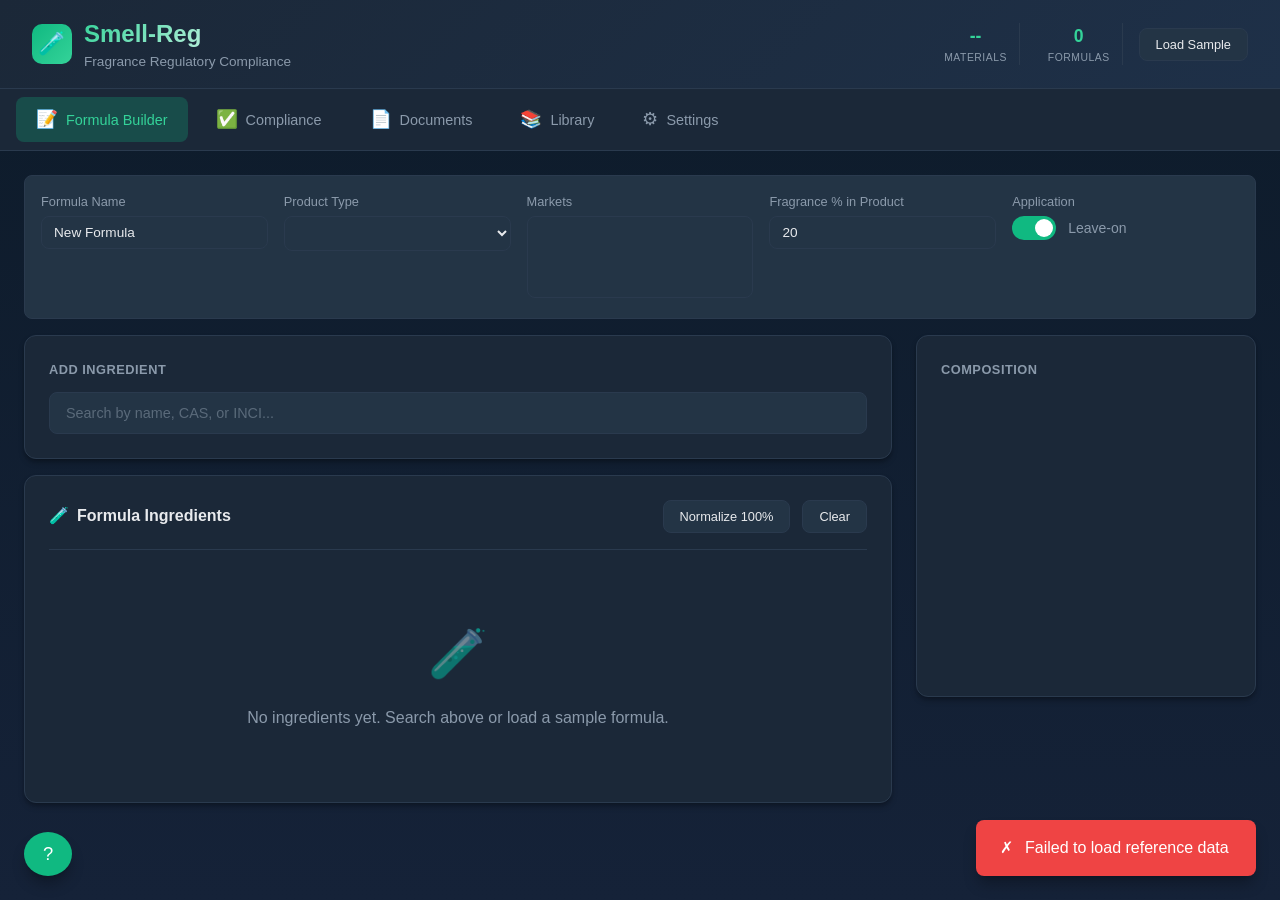
==== ui/index.html @ beffb423 "Fix broken paths, add Playwright PDF backend, vanilla JS frontend, and deployment configs - Fix hard" ====
<!DOCTYPE html>
<html lang="en">
<head>
    <meta charset="UTF-8">
    <meta name="viewport" content="width=device-width, initial-scale=1.0">
    <title>Smell-Reg - Fragrance Regulatory Compliance</title>
    <script src="https://cdn.plot.ly/plotly-2.27.0.min.js"></script>
    <style>
        :root {
            --primary: #10b981;
            --primary-dark: #059669;
            --primary-light: #34d399;
            --primary-glow: rgba(16, 185, 129, 0.25);
            --bg-dark: #0d1b2a;
            --bg-card: #1b2838;
            --bg-input: #233445;
            --bg-hover: #2a3a4e;
            --text: #e8eaed;
            --text-muted: #8b9aab;
            --text-dim: #5a6a7a;
            --success: #10b981;
            --success-bg: rgba(16, 185, 129, 0.15);
            --warning: #f59e0b;
            --warning-bg: rgba(245, 158, 11, 0.15);
            --danger: #ef4444;
            --danger-bg: rgba(239, 68, 68, 0.15);
            --info: #3b82f6;
            --info-bg: rgba(59, 130, 246, 0.15);
            --border: #2a3a4e;
            --border-light: #3a4e62;
            --shadow: 0 4px 6px -1px rgba(0,0,0,0.3), 0 2px 4px -2px rgba(0,0,0,0.2);
            --shadow-lg: 0 10px 15px -3px rgba(0,0,0,0.3), 0 4px 6px -4px rgba(0,0,0,0.2);
            --radius: 12px;
            --radius-sm: 8px;
            --transition: all 0.2s ease;
        }

        * { box-sizing: border-box; margin: 0; padding: 0; }

        body {
            font-family: 'Segoe UI', -apple-system, BlinkMacSystemFont, Roboto, sans-serif;
            background: linear-gradient(180deg, var(--bg-dark) 0%, #152238 100%);
            color: var(--text);
            min-height: 100vh;
            line-height: 1.5;
        }

        /* Header */
        header {
            background: linear-gradient(135deg, var(--bg-card), #1e3048);
            padding: 1rem 2rem;
            border-bottom: 1px solid var(--border);
            display: flex;
            justify-content: space-between;
            align-items: center;
            position: sticky;
            top: 0;
            z-index: 100;
            backdrop-filter: blur(10px);
        }

        .logo { display: flex; align-items: center; gap: 0.75rem; }
        .logo-icon {
            width: 40px; height: 40px;
            background: linear-gradient(135deg, var(--primary), var(--primary-light));
            border-radius: 10px;
            display: flex; align-items: center; justify-content: center;
            font-size: 1.4rem;
        }

        header h1 {
            font-size: 1.5rem; font-weight: 700;
            background: linear-gradient(135deg, var(--primary-light), #fff);
            -webkit-background-clip: text;
            -webkit-text-fill-color: transparent;
        }

        .header-subtitle { color: var(--text-muted); font-size: 0.85rem; }

        .header-actions { display: flex; align-items: center; gap: 1rem; }
        .header-stat {
            text-align: center;
            padding: 0 0.75rem;
            border-right: 1px solid var(--border);
        }
        .header-stat:last-child { border-right: none; }
        .header-stat-value { font-size: 1.1rem; font-weight: 700; color: var(--primary-light); }
        .header-stat-label { font-size: 0.65rem; color: var(--text-muted); text-transform: uppercase; letter-spacing: 0.5px; }

        /* Tab Navigation */
        .tabs {
            display: flex;
            background: var(--bg-card);
            padding: 0.5rem 1rem;
            gap: 0.5rem;
            border-bottom: 1px solid var(--border);
            overflow-x: auto;
        }

        .tab {
            padding: 0.75rem 1.25rem;
            background: transparent;
            border: none;
            color: var(--text-muted);
            cursor: pointer;
            font-size: 0.9rem;
            font-weight: 500;
            transition: var(--transition);
            border-radius: var(--radius-sm);
            white-space: nowrap;
            display: flex;
            align-items: center;
            gap: 0.5rem;
        }

        .tab:hover { color: var(--text); background: var(--bg-hover); }
        .tab.active { color: var(--primary-light); background: var(--primary-glow); }
        .tab-icon { font-size: 1.1rem; }

        /* Main Content */
        main { padding: 1.5rem; max-width: 1600px; margin: 0 auto; }
        .tab-content { display: none; animation: fadeIn 0.3s ease; }
        .tab-content.active { display: block; }

        @keyframes fadeIn {
            from { opacity: 0; transform: translateY(10px); }
            to { opacity: 1; transform: translateY(0); }
        }

        /* Grid */
        .grid { display: grid; gap: 1.5rem; }
        .grid-2 { grid-template-columns: repeat(2, 1fr); }
        .grid-3 { grid-template-columns: repeat(3, 1fr); }
        .grid-4 { grid-template-columns: repeat(4, 1fr); }

        @media (max-width: 1200px) { .grid-3, .grid-4 { grid-template-columns: repeat(2, 1fr); } }
        @media (max-width: 768px) {
            .grid-2, .grid-3, .grid-4 { grid-template-columns: 1fr; }
            .tabs { padding: 0.5rem; }
            main { padding: 1rem; }
            header { padding: 0.75rem 1rem; }
            .header-actions { display: none; }
        }

        /* Cards */
        .card {
            background: var(--bg-card);
            border-radius: var(--radius);
            padding: 1.5rem;
            border: 1px solid var(--border);
            box-shadow: var(--shadow);
            transition: var(--transition);
        }

        .card:hover { border-color: var(--border-light); }

        .card-header {
            display: flex;
            justify-content: space-between;
            align-items: center;
            margin-bottom: 1.25rem;
            padding-bottom: 1rem;
            border-bottom: 1px solid var(--border);
        }

        .card-title {
            font-size: 1rem; font-weight: 600;
            display: flex; align-items: center; gap: 0.5rem;
        }

        .card-title-icon { color: var(--primary-light); }

        /* Forms */
        .form-group { margin-bottom: 1.25rem; }

        label {
            display: block;
            margin-bottom: 0.5rem;
            color: var(--text-muted);
            font-size: 0.875rem;
            font-weight: 500;
        }

        input, select, textarea {
            width: 100%;
            padding: 0.75rem 1rem;
            background: var(--bg-input);
            border: 1px solid var(--border);
            border-radius: var(--radius-sm);
            color: var(--text);
            font-size: 0.9rem;
            transition: var(--transition);
            font-family: inherit;
        }

        input:focus, select:focus, textarea:focus {
            outline: none;
            border-color: var(--primary);
            box-shadow: 0 0 0 3px var(--primary-glow);
        }

        input::placeholder { color: var(--text-dim); }
        select option { background: var(--bg-card); color: var(--text); }

        /* Buttons */
        button {
            padding: 0.75rem 1.5rem;
            background: var(--primary);
            color: white;
            border: none;
            border-radius: var(--radius-sm);
            cursor: pointer;
            font-size: 0.9rem;
            font-weight: 500;
            transition: var(--transition);
            display: inline-flex;
            align-items: center;
            justify-content: center;
            gap: 0.5rem;
            font-family: inherit;
        }

        button:hover { background: var(--primary-light); transform: translateY(-1px); box-shadow: var(--shadow); }
        button:active { transform: translateY(0); }
        button:disabled { opacity: 0.5; cursor: not-allowed; transform: none; }

        button.secondary { background: var(--bg-input); border: 1px solid var(--border); color: var(--text); }
        button.secondary:hover { background: var(--bg-hover); border-color: var(--border-light); }

        button.danger-btn { background: var(--danger); }
        button.danger-btn:hover { background: #dc2626; }

        button.warning-btn { background: var(--warning); color: #000; }
        button.small { padding: 0.5rem 1rem; font-size: 0.8rem; }
        button.icon-btn { padding: 0.5rem; width: 36px; height: 36px; }
        button.full-width { width: 100%; }

        /* Badges */
        .badge {
            display: inline-flex; align-items: center;
            padding: 0.25rem 0.75rem; border-radius: 20px;
            font-size: 0.75rem; font-weight: 600;
        }
        .badge-success { background: var(--success-bg); color: var(--success); }
        .badge-warning { background: var(--warning-bg); color: var(--warning); }
        .badge-danger { background: var(--danger-bg); color: var(--danger); }
        .badge-info { background: var(--info-bg); color: var(--info); }
        .badge-primary { background: var(--primary-glow); color: var(--primary-light); }

        /* Tables */
        table { width: 100%; border-collapse: collapse; }
        th, td { padding: 0.75rem 1rem; text-align: left; border-bottom: 1px solid var(--border); }
        th {
            background: var(--bg-input);
            color: var(--text-muted); font-weight: 600; font-size: 0.8rem;
            text-transform: uppercase; letter-spacing: 0.05em;
        }
        tbody tr:hover { background: var(--bg-hover); }

        /* Autocomplete */
        .autocomplete-wrap { position: relative; }
        .autocomplete-results {
            position: absolute; top: 100%; left: 0; right: 0;
            background: var(--bg-card);
            border: 1px solid var(--border-light);
            border-radius: var(--radius-sm);
            max-height: 300px; overflow-y: auto;
            z-index: 50;
            box-shadow: var(--shadow-lg);
            display: none;
        }
        .autocomplete-results.show { display: block; }
        .autocomplete-item {
            padding: 0.75rem 1rem;
            cursor: pointer;
            transition: var(--transition);
            border-bottom: 1px solid var(--border);
        }
        .autocomplete-item:hover { background: var(--bg-hover); }
        .autocomplete-item:last-child { border-bottom: none; }
        .autocomplete-name { font-weight: 500; }
        .autocomplete-detail { font-size: 0.8rem; color: var(--text-muted); }
        .autocomplete-badges { display: flex; gap: 0.25rem; margin-top: 0.25rem; }
        .autocomplete-badges .badge { font-size: 0.65rem; padding: 0.1rem 0.5rem; }

        /* Allergen Strip */
        .allergen-strip {
            padding: 0.75rem 1.25rem;
            border-radius: var(--radius-sm);
            margin-bottom: 1rem;
            display: flex;
            align-items: center;
            gap: 0.75rem;
            flex-wrap: wrap;
        }
        .allergen-strip.clean { background: var(--success-bg); border: 1px solid rgba(16,185,129,0.3); }
        .allergen-strip.warn { background: var(--warning-bg); border: 1px solid rgba(245,158,11,0.3); }
        .allergen-strip.alert { background: var(--danger-bg); border: 1px solid rgba(239,68,68,0.3); }
        .allergen-strip-title { font-size: 0.8rem; font-weight: 600; white-space: nowrap; }
        .allergen-strip.clean .allergen-strip-title { color: var(--success); }
        .allergen-strip.warn .allergen-strip-title { color: var(--warning); }
        .allergen-strip.alert .allergen-strip-title { color: var(--danger); }
        .allergen-tag {
            display: inline-block;
            padding: 0.15rem 0.6rem;
            border-radius: 12px;
            font-size: 0.75rem;
            font-weight: 500;
        }
        .allergen-strip.alert .allergen-tag { background: rgba(239,68,68,0.2); color: #fca5a5; }
        .allergen-strip.warn .allergen-tag { background: rgba(245,158,11,0.2); color: #fcd34d; }

        /* Metrics Row */
        .metrics-row { display: flex; gap: 1rem; margin: 1rem 0; flex-wrap: wrap; }
        .metric-card {
            flex: 1; min-width: 120px;
            background: var(--bg-input);
            border: 1px solid var(--border);
            border-radius: var(--radius-sm);
            padding: 0.75rem 1rem;
            text-align: center;
        }
        .metric-value { font-size: 1.3rem; font-weight: 700; color: var(--primary-light); }
        .metric-label { font-size: 0.7rem; color: var(--text-muted); text-transform: uppercase; letter-spacing: 0.5px; margin-top: 2px; }
        .metric-card.warning .metric-value { color: var(--warning); }
        .metric-card.danger .metric-value { color: var(--danger); }
        .metric-card.success .metric-value { color: var(--success); }

        /* Compliance Status Bar */
        .compliance-bar {
            display: flex; gap: 0.75rem; padding: 0.75rem 0; margin-bottom: 1rem;
            flex-wrap: wrap;
        }
        .compliance-chip {
            display: flex; align-items: center; gap: 0.5rem;
            padding: 0.5rem 1rem;
            border-radius: 20px;
            font-size: 0.8rem; font-weight: 500;
            background: var(--bg-input);
            border: 1px solid var(--border);
        }
        .compliance-chip.pass { background: var(--success-bg); border-color: rgba(16,185,129,0.3); color: var(--success); }
        .compliance-chip.fail { background: var(--danger-bg); border-color: rgba(239,68,68,0.3); color: var(--danger); }
        .compliance-chip.warn { background: var(--warning-bg); border-color: rgba(245,158,11,0.3); color: var(--warning); }
        .compliance-chip.unknown { color: var(--text-muted); }
        .chip-dot {
            width: 8px; height: 8px; border-radius: 50%;
        }
        .compliance-chip.pass .chip-dot { background: var(--success); }
        .compliance-chip.fail .chip-dot { background: var(--danger); }
        .compliance-chip.warn .chip-dot { background: var(--warning); }
        .compliance-chip.unknown .chip-dot { background: var(--text-dim); }

        /* Violation Cards */
        .violation-card {
            padding: 1rem 1.25rem;
            border-radius: var(--radius-sm);
            margin-bottom: 0.75rem;
            border-left: 4px solid;
            cursor: pointer;
            transition: var(--transition);
        }
        .violation-card.violation {
            background: var(--danger-bg);
            border-left-color: var(--danger);
        }
        .violation-card.warning {
            background: var(--warning-bg);
            border-left-color: var(--warning);
        }
        .violation-card.compliant {
            background: var(--success-bg);
            border-left-color: var(--success);
        }
        .violation-card:hover { opacity: 0.9; }
        .violation-header {
            display: flex; justify-content: space-between; align-items: center;
            margin-bottom: 0.25rem;
        }
        .violation-title { font-weight: 600; font-size: 0.9rem; }
        .violation-details {
            font-size: 0.85rem; color: var(--text-muted);
            overflow: hidden; transition: max-height 0.3s ease;
            max-height: 0;
        }
        .violation-card.expanded .violation-details { max-height: 200px; margin-top: 0.75rem; }
        .violation-detail-row {
            display: flex; justify-content: space-between;
            padding: 0.25rem 0;
            border-bottom: 1px solid rgba(255,255,255,0.05);
        }
        .violation-detail-label { color: var(--text-muted); }
        .violation-detail-value { font-weight: 500; font-family: 'Consolas', monospace; }

        /* Document Cards */
        .doc-card {
            background: var(--bg-card);
            border: 1px solid var(--border);
            border-radius: var(--radius);
            padding: 1.5rem;
            transition: var(--transition);
        }
        .doc-card:hover { border-color: var(--primary); }
        .doc-card-icon { font-size: 2rem; margin-bottom: 0.75rem; }
        .doc-card-title { font-size: 1rem; font-weight: 600; margin-bottom: 0.25rem; }
        .doc-card-desc { font-size: 0.8rem; color: var(--text-muted); margin-bottom: 1rem; }
        .doc-card-actions { display: flex; gap: 0.5rem; }

        /* Document Preview */
        .doc-preview-overlay {
            position: fixed; inset: 0;
            background: rgba(0,0,0,0.8);
            display: none;
            align-items: center; justify-content: center;
            z-index: 1000;
            backdrop-filter: blur(4px);
        }
        .doc-preview-overlay.active { display: flex; }
        .doc-preview-frame {
            width: 90%; max-width: 900px; height: 85vh;
            background: white; border-radius: var(--radius);
            overflow: hidden;
            box-shadow: var(--shadow-lg);
        }
        .doc-preview-header {
            background: var(--bg-card);
            padding: 0.75rem 1.25rem;
            display: flex; justify-content: space-between; align-items: center;
            border-bottom: 1px solid var(--border);
        }
        .doc-preview-frame iframe { width: 100%; height: calc(100% - 52px); border: none; }

        /* Library Grid */
        .library-grid {
            display: grid;
            grid-template-columns: repeat(auto-fill, minmax(320px, 1fr));
            gap: 1rem;
        }
        .formula-card {
            background: var(--bg-card);
            border: 1px solid var(--border);
            border-radius: var(--radius);
            padding: 1.25rem;
            transition: var(--transition);
        }
        .formula-card:hover { border-color: var(--primary); transform: translateY(-2px); box-shadow: var(--shadow-lg); }
        .formula-card-top { display: flex; justify-content: space-between; align-items: start; margin-bottom: 0.75rem; }
        .formula-card-name { font-weight: 600; font-size: 1rem; }
        .formula-card-meta { font-size: 0.8rem; color: var(--text-muted); margin-bottom: 0.5rem; }
        .formula-card-tags { display: flex; gap: 0.25rem; flex-wrap: wrap; margin-bottom: 0.75rem; }
        .formula-card-actions { display: flex; gap: 0.5rem; }

        /* Version History */
        .version-list { max-height: 300px; overflow-y: auto; }
        .version-item {
            display: flex; justify-content: space-between; align-items: center;
            padding: 0.75rem 1rem;
            border-bottom: 1px solid var(--border);
        }
        .version-item:last-child { border-bottom: none; }
        .version-info { flex: 1; }
        .version-num { font-weight: 600; font-size: 0.85rem; }
        .version-date { font-size: 0.75rem; color: var(--text-muted); }
        .version-summary { font-size: 0.8rem; color: var(--text-muted); margin-top: 0.15rem; }

        /* Toggle */
        .toggle-wrap { display: flex; align-items: center; gap: 0.75rem; }
        .toggle {
            width: 44px; height: 24px;
            background: var(--border);
            border-radius: 12px;
            position: relative;
            cursor: pointer;
            transition: var(--transition);
        }
        .toggle.on { background: var(--primary); }
        .toggle::after {
            content: '';
            width: 18px; height: 18px;
            background: white;
            border-radius: 50%;
            position: absolute;
            top: 3px; left: 3px;
            transition: var(--transition);
        }
        .toggle.on::after { left: 23px; }
        .toggle-label { font-size: 0.875rem; color: var(--text-muted); font-weight: 500; }

        /* Inline-flex helpers */
        .flex-between { display: flex; justify-content: space-between; align-items: center; }
        .flex-gap { display: flex; gap: 0.75rem; align-items: center; flex-wrap: wrap; }
        .flex-col { display: flex; flex-direction: column; gap: 0.5rem; }
        .mt-1 { margin-top: 1rem; }
        .mb-1 { margin-bottom: 1rem; }
        .text-muted { color: var(--text-muted); }
        .text-sm { font-size: 0.8rem; }
        .font-mono { font-family: 'Consolas', monospace; }

        /* Ingredient row in formula builder */
        .ing-row {
            display: grid;
            grid-template-columns: 60px 1fr 100px 40px;
            gap: 0.5rem;
            align-items: center;
            padding: 0.5rem 0.75rem;
            background: var(--bg-input);
            border-radius: var(--radius-sm);
            border: 1px solid var(--border);
            margin-bottom: 0.5rem;
            transition: var(--transition);
        }
        .ing-row:hover { border-color: var(--border-light); }
        .ing-row .ing-cas { font-size: 0.8rem; color: var(--text-muted); font-family: 'Consolas', monospace; }
        .ing-row .ing-name { font-weight: 500; font-size: 0.9rem; }
        .ing-row input[type="number"] {
            padding: 0.4rem 0.5rem;
            text-align: right;
            font-family: 'Consolas', monospace;
            font-weight: 600;
        }
        .ing-remove {
            background: transparent; border: none; color: var(--text-dim);
            cursor: pointer; font-size: 1.1rem; padding: 0.25rem;
            border-radius: 4px; width: 28px; height: 28px;
            display: flex; align-items: center; justify-content: center;
        }
        .ing-remove:hover { color: var(--danger); background: var(--danger-bg); transform: none; box-shadow: none; }

        /* Sidebar config panel within formula builder */
        .config-panel {
            display: grid;
            grid-template-columns: repeat(auto-fit, minmax(180px, 1fr));
            gap: 1rem;
            padding: 1rem;
            background: var(--bg-input);
            border-radius: var(--radius-sm);
            border: 1px solid var(--border);
            margin-bottom: 1rem;
        }
        .config-panel .form-group { margin-bottom: 0; }
        .config-panel label { margin-bottom: 0.3rem; font-size: 0.8rem; }
        .config-panel input, .config-panel select { padding: 0.5rem 0.75rem; font-size: 0.85rem; }

        /* Donut chart container */
        .chart-container { width: 100%; min-height: 280px; }

        /* Loading/Spinner */
        .spinner {
            width: 36px; height: 36px;
            border: 3px solid var(--border);
            border-top-color: var(--primary);
            border-radius: 50%;
            animation: spin 1s linear infinite;
            margin: 0 auto;
        }
        @keyframes spin { to { transform: rotate(360deg); } }

        .loading-overlay {
            display: none;
            position: absolute; inset: 0;
            background: rgba(13,27,42,0.7);
            align-items: center; justify-content: center;
            border-radius: var(--radius);
            z-index: 10;
        }
        .loading-overlay.active { display: flex; }

        /* Toast */
        .toast-container {
            position: fixed; bottom: 1.5rem; right: 1.5rem;
            z-index: 1000;
            display: flex; flex-direction: column; gap: 0.75rem;
        }
        .toast {
            padding: 1rem 1.5rem;
            border-radius: var(--radius-sm);
            color: white; font-weight: 500;
            display: flex; align-items: center; gap: 0.75rem;
            animation: slideIn 0.3s ease;
            box-shadow: var(--shadow-lg);
            min-width: 280px;
        }
        .toast.success { background: var(--success); }
        .toast.error { background: var(--danger); }
        .toast.warning { background: var(--warning); color: #000; }
        .toast.info { background: var(--info); }

        @keyframes slideIn {
            from { transform: translateX(100%); opacity: 0; }
            to { transform: translateX(0); opacity: 1; }
        }

        /* Modal */
        .modal-overlay {
            position: fixed; inset: 0;
            background: rgba(0,0,0,0.7);
            display: none;
            align-items: center; justify-content: center;
            z-index: 1000;
            backdrop-filter: blur(4px);
        }
        .modal-overlay.active { display: flex; }
        .modal {
            background: var(--bg-card);
            border-radius: var(--radius);
            padding: 2rem;
            max-width: 600px; width: 90%;
            max-height: 80vh; overflow-y: auto;
            border: 1px solid var(--border);
            box-shadow: var(--shadow-lg);
            animation: modalIn 0.3s ease;
        }
        @keyframes modalIn {
            from { transform: scale(0.95); opacity: 0; }
            to { transform: scale(1); opacity: 1; }
        }
        .modal-header { display: flex; justify-content: space-between; align-items: center; margin-bottom: 1.5rem; }
        .modal-title { font-size: 1.25rem; font-weight: 600; }
        .modal-close {
            background: transparent; border: none; color: var(--text-muted);
            font-size: 1.5rem; cursor: pointer; padding: 0.25rem;
        }
        .modal-close:hover { color: var(--text); transform: none; box-shadow: none; }

        /* Keyboard shortcuts */
        kbd {
            padding: 0.15rem 0.4rem;
            background: var(--bg-dark);
            border: 1px solid var(--border);
            border-radius: 4px;
            font-size: 0.75rem;
            font-family: 'Consolas', monospace;
        }

        /* Help button */
        .help-trigger {
            position: fixed; bottom: 1.5rem; left: 1.5rem;
            width: 44px; height: 44px;
            border-radius: 50%;
            background: var(--primary);
            color: white; border: none;
            cursor: pointer;
            box-shadow: var(--shadow-lg);
            display: flex; align-items: center; justify-content: center;
            font-size: 1.15rem;
            z-index: 100;
        }
        .help-trigger:hover { background: var(--primary-light); }

        /* Scrollbar */
        ::-webkit-scrollbar { width: 8px; height: 8px; }
        ::-webkit-scrollbar-track { background: var(--bg-dark); }
        ::-webkit-scrollbar-thumb { background: var(--border); border-radius: 4px; }
        ::-webkit-scrollbar-thumb:hover { background: var(--border-light); }

        /* Empty state */
        .empty-state { text-align: center; padding: 3rem; color: var(--text-muted); }
        .empty-state-icon { font-size: 3rem; margin-bottom: 1rem; opacity: 0.5; }

        /* Section headings within tabs */
        .section-heading {
            font-size: 0.8rem; font-weight: 600;
            text-transform: uppercase; letter-spacing: 0.5px;
            color: var(--text-muted);
            margin-bottom: 0.75rem;
            display: flex; align-items: center; gap: 0.5rem;
        }

        /* Settings logo preview */
        .logo-preview {
            width: 200px; max-height: 100px;
            object-fit: contain;
            border-radius: var(--radius-sm);
            border: 1px solid var(--border);
            background: white;
            padding: 0.5rem;
        }
    </style>
</head>
<body>
    <header>
        <div class="logo">
            <div class="logo-icon">&#129514;</div>
            <div>
                <h1>Smell-Reg</h1>
                <div class="header-subtitle" id="header-company">Fragrance Regulatory Compliance</div>
            </div>
        </div>
        <div class="header-actions">
            <div class="header-stat">
                <div class="header-stat-value" id="stat-materials">--</div>
                <div class="header-stat-label">Materials</div>
            </div>
            <div class="header-stat">
                <div class="header-stat-value" id="stat-formulas">--</div>
                <div class="header-stat-label">Formulas</div>
            </div>
            <button class="secondary small" onclick="loadSampleFormula()">Load Sample</button>
        </div>
    </header>

    <nav class="tabs">
        <button class="tab active" data-tab="formula">
            <span class="tab-icon">&#128221;</span><span>Formula Builder</span>
        </button>
        <button class="tab" data-tab="compliance">
            <span class="tab-icon">&#9989;</span><span>Compliance</span>
        </button>
        <button class="tab" data-tab="documents">
            <span class="tab-icon">&#128196;</span><span>Documents</span>
        </button>
        <button class="tab" data-tab="library">
            <span class="tab-icon">&#128218;</span><span>Library</span>
        </button>
        <button class="tab" data-tab="settings">
            <span class="tab-icon">&#9881;</span><span>Settings</span>
        </button>
    </nav>

    <main>
        <!-- =================== FORMULA BUILDER TAB =================== -->
        <section id="tab-formula" class="tab-content active">
            <!-- Allergen Strip -->
            <div id="allergen-strip" class="allergen-strip clean" style="display:none;">
                <span class="allergen-strip-title" id="allergen-strip-title"></span>
                <span id="allergen-strip-tags"></span>
            </div>

            <!-- Config Panel -->
            <div class="config-panel">
                <div class="form-group">
                    <label>Formula Name</label>
                    <input type="text" id="formula-name" value="New Formula" placeholder="Formula name">
                </div>
                <div class="form-group">
                    <label>Product Type</label>
                    <select id="product-type"></select>
                </div>
                <div class="form-group">
                    <label>Markets</label>
                    <select id="markets" multiple style="min-height:68px;"></select>
                </div>
                <div class="form-group">
                    <label>Fragrance % in Product</label>
                    <input type="number" id="frag-concentration" value="20" min="0.1" max="100" step="0.1">
                </div>
                <div class="form-group">
                    <label>Application</label>
                    <div class="toggle-wrap" style="margin-top:0.25rem;">
                        <div class="toggle on" id="leave-on-toggle" onclick="toggleLeaveOn()"></div>
                        <span class="toggle-label" id="leave-on-label">Leave-on</span>
                    </div>
                </div>
            </div>

            <div class="grid grid-2" style="grid-template-columns: 1fr 340px;">
                <!-- Left: Ingredients -->
                <div>
                    <!-- Search -->
                    <div class="card mb-1">
                        <div class="section-heading">Add Ingredient</div>
                        <div class="autocomplete-wrap">
                            <input type="text" id="ingredient-search" placeholder="Search by name, CAS, or INCI..."
                                   autocomplete="off">
                            <div class="autocomplete-results" id="search-results"></div>
                        </div>
                    </div>

                    <!-- Ingredients Table -->
                    <div class="card" style="position:relative;">
                        <div class="card-header">
                            <h3 class="card-title">
                                <span class="card-title-icon">&#129514;</span>
                                Formula Ingredients
                            </h3>
                            <div class="flex-gap">
                                <button class="small secondary" onclick="normalizeFormula()">Normalize 100%</button>
                                <button class="small secondary" onclick="clearFormula()">Clear</button>
                            </div>
                        </div>
                        <div id="ingredients-list">
                            <div class="empty-state" id="ingredients-empty">
                                <div class="empty-state-icon">&#129514;</div>
                                <p>No ingredients yet. Search above or load a sample formula.</p>
                            </div>
                        </div>
                        <!-- Metrics -->
                        <div class="metrics-row" id="formula-metrics" style="display:none;">
                            <div class="metric-card" id="metric-total">
                                <div class="metric-value" id="metric-total-val">0%</div>
                                <div class="metric-label">Total</div>
                            </div>
                            <div class="metric-card">
                                <div class="metric-value" id="metric-count-val">0</div>
                                <div class="metric-label">Ingredients</div>
                            </div>
                            <div class="metric-card" id="metric-allergens">
                                <div class="metric-value" id="metric-allergen-val">0</div>
                                <div class="metric-label">Allergens</div>
                            </div>
                            <div class="metric-card" id="metric-remaining">
                                <div class="metric-value" id="metric-remaining-val">100%</div>
                                <div class="metric-label">Remaining</div>
                            </div>
                        </div>
                        <!-- Save/Export -->
                        <div class="flex-gap mt-1" id="formula-actions" style="display:none;">
                            <button class="small" onclick="saveFormula()">Save Formula</button>
                            <button class="small secondary" onclick="exportCSV()">Export CSV</button>
                        </div>
                    </div>
                </div>

                <!-- Right: Donut Chart -->
                <div>
                    <div class="card">
                        <div class="section-heading">Composition</div>
                        <div class="chart-container" id="donut-chart"></div>
                    </div>
                </div>
            </div>
        </section>

        <!-- =================== COMPLIANCE TAB =================== -->
        <section id="tab-compliance" class="tab-content">
            <!-- Status Bar -->
            <div class="compliance-bar" id="compliance-bar">
                <div class="compliance-chip unknown" id="chip-ifra">
                    <span class="chip-dot"></span> IFRA
                </div>
                <div class="compliance-chip unknown" id="chip-allergen">
                    <span class="chip-dot"></span> Allergens
                </div>
                <div class="compliance-chip unknown" id="chip-voc">
                    <span class="chip-dot"></span> VOC
                </div>
                <div class="compliance-chip unknown" id="chip-market">
                    <span class="chip-dot"></span> Market
                </div>
            </div>

            <div class="flex-gap mb-1">
                <button onclick="runFullComplianceCheck()" id="btn-compliance-check">Run Full Compliance Check</button>
                <span class="text-muted text-sm" id="compliance-timestamp"></span>
            </div>

            <div id="compliance-results">
                <div class="empty-state">
                    <div class="empty-state-icon">&#9989;</div>
                    <p>Run a compliance check to see results.</p>
                    <p class="text-sm text-muted mt-1">Make sure you have ingredients and settings configured in the Formula Builder.</p>
                </div>
            </div>

            <!-- Compliance chart -->
            <div class="card mt-1" id="compliance-chart-card" style="display:none;">
                <div class="section-heading">Compliance Overview</div>
                <div id="compliance-chart" style="min-height:300px;"></div>
            </div>
        </section>

        <!-- =================== DOCUMENTS TAB =================== -->
        <section id="tab-documents" class="tab-content">
            <div class="section-heading mb-1">Generate Regulatory Documents</div>

            <!-- Extra fields for documents -->
            <div class="config-panel mb-1">
                <div class="form-group">
                    <label>Signatory Name</label>
                    <input type="text" id="doc-signatory" value="Quality Manager" placeholder="Name">
                </div>
                <div class="form-group">
                    <label>Signatory Title</label>
                    <input type="text" id="doc-signatory-title" value="QA Manager" placeholder="Title">
                </div>
                <div class="form-group">
                    <label>Assessor (FSE)</label>
                    <input type="text" id="doc-assessor" placeholder="Assessor name">
                </div>
                <div class="form-group">
                    <label>Intended Use (FSE)</label>
                    <input type="text" id="doc-intended-use" value="Cat 4 - Fine Fragrance" placeholder="IFRA category">
                </div>
            </div>

            <div class="grid grid-4" id="doc-cards">
                <!-- IFRA Certificate -->
                <div class="doc-card">
                    <div class="doc-card-icon">&#128220;</div>
                    <div class="doc-card-title">IFRA Certificate</div>
                    <div class="doc-card-desc">Certificate of Conformity per IFRA standards</div>
                    <div class="doc-card-actions">
                        <button class="small" onclick="downloadDocument('ifra-certificate')">Download PDF</button>
                    </div>
                </div>
                <!-- Allergen Statement -->
                <div class="doc-card">
                    <div class="doc-card-icon">&#127991;</div>
                    <div class="doc-card-title">Allergen Statement</div>
                    <div class="doc-card-desc">Allergen declaration per EU/UK/CA regulations</div>
                    <div class="doc-card-actions">
                        <button class="small" onclick="downloadDocument('allergen-statement')">Download PDF</button>
                    </div>
                </div>
                <!-- VOC Statement -->
                <div class="doc-card">
                    <div class="doc-card-icon">&#127807;</div>
                    <div class="doc-card-title">VOC Statement</div>
                    <div class="doc-card-desc">VOC compliance per CARB/EPA regulations</div>
                    <div class="doc-card-actions">
                        <button class="small" onclick="downloadDocument('voc-statement')">Download PDF</button>
                    </div>
                </div>
                <!-- FSE Report -->
                <div class="doc-card">
                    <div class="doc-card-icon">&#128203;</div>
                    <div class="doc-card-title">FSE Report</div>
                    <div class="doc-card-desc">Fragrance Safety Evaluation report</div>
                    <div class="doc-card-actions">
                        <button class="small" onclick="downloadDocument('fse')">Download PDF</button>
                    </div>
                </div>
            </div>
        </section>

        <!-- =================== LIBRARY TAB =================== -->
        <section id="tab-library" class="tab-content">
            <div class="flex-between mb-1">
                <div class="section-heading" style="margin-bottom:0;">Saved Formulas</div>
                <div class="flex-gap">
                    <input type="text" id="library-search" placeholder="Search formulas..."
                           style="width:260px;" oninput="debounce(loadLibrary, 300)()">
                </div>
            </div>
            <div class="library-grid" id="library-grid">
                <div class="empty-state">
                    <div class="empty-state-icon">&#128218;</div>
                    <p>No saved formulas yet.</p>
                </div>
            </div>
        </section>

        <!-- =================== SETTINGS TAB =================== -->
        <section id="tab-settings" class="tab-content">
            <div class="card" style="max-width:700px;">
                <div class="card-header">
                    <h3 class="card-title">
                        <span class="card-title-icon">&#9881;</span>
                        Company Settings
                    </h3>
                </div>
                <div class="form-group">
                    <label>Company Name</label>
                    <input type="text" id="settings-company" placeholder="Your company name">
                </div>
                <div class="form-group">
                    <label>Address</label>
                    <textarea id="settings-address" rows="3" placeholder="Street, City, State, Zip"></textarea>
                </div>
                <div class="grid grid-2">
                    <div class="form-group">
                        <label>Phone</label>
                        <input type="text" id="settings-phone" placeholder="+1 555-0100">
                    </div>
                    <div class="form-group">
                        <label>Email</label>
                        <input type="email" id="settings-email" placeholder="info@company.com">
                    </div>
                </div>
                <div class="form-group">
                    <label>Website</label>
                    <input type="text" id="settings-website" placeholder="https://company.com">
                </div>
                <div class="form-group">
                    <label>Signatory Name</label>
                    <input type="text" id="settings-signatory-name" placeholder="Default signatory for documents">
                </div>
                <div class="form-group">
                    <label>Signatory Title</label>
                    <input type="text" id="settings-signatory-title" placeholder="QA Manager">
                </div>
                <div class="form-group">
                    <label>Company Logo</label>
                    <input type="file" id="settings-logo-input" accept="image/png,image/jpeg"
                           style="padding:0.5rem;" onchange="handleLogoUpload(event)">
                    <div id="settings-logo-preview" style="margin-top:0.75rem;"></div>
                </div>
                <div class="flex-gap mt-1">
                    <button onclick="saveSettings()">Save Settings</button>
                    <button class="secondary" onclick="loadSettings()">Reset</button>
                </div>
            </div>
        </section>
    </main>

    <!-- Document Preview Overlay -->
    <div class="doc-preview-overlay" id="doc-preview-overlay" onclick="closeDocPreview(event)">
        <div class="doc-preview-frame">
            <div class="doc-preview-header">
                <span id="doc-preview-title">Document Preview</span>
                <button class="small secondary" onclick="document.getElementById('doc-preview-overlay').classList.remove('active')">Close</button>
            </div>
            <iframe id="doc-preview-iframe"></iframe>
        </div>
    </div>

    <!-- Version History Modal -->
    <div class="modal-overlay" id="version-modal" onclick="if(event.target===this)this.classList.remove('active')">
        <div class="modal">
            <div class="modal-header">
                <span class="modal-title">Version History</span>
                <button class="modal-close" onclick="document.getElementById('version-modal').classList.remove('active')">&times;</button>
            </div>
            <div class="version-list" id="version-list"></div>
        </div>
    </div>

    <!-- Keyboard Shortcuts Modal -->
    <div class="modal-overlay" id="shortcuts-modal" onclick="if(event.target===this)this.classList.remove('active')">
        <div class="modal">
            <div class="modal-header">
                <span class="modal-title">Keyboard Shortcuts</span>
                <button class="modal-close" onclick="document.getElementById('shortcuts-modal').classList.remove('active')">&times;</button>
            </div>
            <table>
                <tr><td><kbd>Ctrl</kbd> + <kbd>1-5</kbd></td><td>Switch tabs</td></tr>
                <tr><td><kbd>Ctrl</kbd> + <kbd>S</kbd></td><td>Save formula</td></tr>
                <tr><td><kbd>Ctrl</kbd> + <kbd>K</kbd></td><td>Focus ingredient search</td></tr>
                <tr><td><kbd>Ctrl</kbd> + <kbd>Enter</kbd></td><td>Run compliance check</td></tr>
                <tr><td><kbd>Escape</kbd></td><td>Close modals</td></tr>
                <tr><td><kbd>?</kbd></td><td>Show shortcuts</td></tr>
            </table>
        </div>
    </div>

    <!-- Toast Container -->
    <div class="toast-container" id="toast-container"></div>

    <!-- Help Button -->
    <button class="help-trigger" onclick="document.getElementById('shortcuts-modal').classList.add('active')" title="Keyboard shortcuts">?</button>

<script>
// =================== STATE ===================
const state = {
    ingredients: [],
    formulaName: 'New Formula',
    productTypes: [],
    markets: [],
    settings: {},
    complianceReport: null,
    allergenDebounceTimer: null,
    libraryDebounceTimer: null,
    isLeaveOn: true,
    currentEditFormulaId: null,
};

const API = '';

// =================== INITIALIZATION ===================
document.addEventListener('DOMContentLoaded', async () => {
    setupTabs();
    setupKeyboardShortcuts();
    setupSearchAutocomplete();
    await Promise.all([
        loadReferenceData(),
        loadSettings(),
        loadLibrary(),
    ]);
    updateHeaderStats();
});

async function loadReferenceData() {
    try {
        const [ptRes, mktRes] = await Promise.all([
            fetch(`${API}/api/reference/product-types`),
            fetch(`${API}/api/reference/markets`),
        ]);
        state.productTypes = await ptRes.json();
        state.markets = await mktRes.json();
        populateSelects();
    } catch (e) {
        toast('Failed to load reference data', 'error');
    }
}

function populateSelects() {
    const ptSel = document.getElementById('product-type');
    ptSel.innerHTML = state.productTypes.map(pt =>
        `<option value="${pt.value}" ${pt.value === 'fine_fragrance' ? 'selected' : ''}>${pt.value.replace(/_/g, ' ').replace(/\b\w/g, c => c.toUpperCase())}</option>`
    ).join('');

    const mktSel = document.getElementById('markets');
    mktSel.innerHTML = state.markets.map(m =>
        `<option value="${m.value}" ${['us','eu'].includes(m.value) ? 'selected' : ''}>${m.value.toUpperCase()}</option>`
    ).join('');
}

async function updateHeaderStats() {
    try {
        const [matRes, libRes] = await Promise.all([
            fetch(`${API}/api/materials/search?q=a&limit=1`).then(r => r.json()).catch(() => []),
            fetch(`${API}/api/library/formulas`).then(r => r.json()).catch(() => []),
        ]);
        document.getElementById('stat-formulas').textContent = Array.isArray(libRes) ? libRes.length : '--';
    } catch {}
    // Materials count is approximate -- search for common letter
    document.getElementById('stat-materials').textContent = '--';
}

// =================== TABS ===================
function setupTabs() {
    document.querySelectorAll('.tab').forEach(tab => {
        tab.addEventListener('click', () => switchTab(tab.dataset.tab));
    });
}

function switchTab(name) {
    document.querySelectorAll('.tab').forEach(t => t.classList.toggle('active', t.dataset.tab === name));
    document.querySelectorAll('.tab-content').forEach(c => c.classList.toggle('active', c.id === `tab-${name}`));
    if (name === 'library') loadLibrary();
    if (name === 'compliance' && state.ingredients.length === 0) {
        // leave empty state
    }
}

// =================== KEYBOARD SHORTCUTS ===================
function setupKeyboardShortcuts() {
    document.addEventListener('keydown', e => {
        if (e.key === 'Escape') {
            document.querySelectorAll('.modal-overlay.active, .doc-preview-overlay.active').forEach(m => m.classList.remove('active'));
            document.getElementById('search-results').classList.remove('show');
            return;
        }
        if (e.key === '?' && !['INPUT','TEXTAREA','SELECT'].includes(document.activeElement.tagName)) {
            document.getElementById('shortcuts-modal').classList.add('active');
            e.preventDefault();
            return;
        }
        if (e.ctrlKey || e.metaKey) {
            const tabs = ['formula','compliance','documents','library','settings'];
            if (e.key >= '1' && e.key <= '5') {
                e.preventDefault();
                switchTab(tabs[parseInt(e.key) - 1]);
            }
            if (e.key === 's') {
                e.preventDefault();
                saveFormula();
            }
            if (e.key === 'k') {
                e.preventDefault();
                switchTab('formula');
                document.getElementById('ingredient-search').focus();
            }
            if (e.key === 'Enter') {
                e.preventDefault();
                switchTab('compliance');
                runFullComplianceCheck();
            }
        }
    });
}

// =================== TOAST ===================
function toast(message, type = 'info') {
    const container = document.getElementById('toast-container');
    const icons = { success: '\u2713', error: '\u2717', warning: '\u26A0', info: '\u2139' };
    const el = document.createElement('div');
    el.className = `toast ${type}`;
    el.innerHTML = `<span>${icons[type] || ''}</span><span>${message}</span>`;
    container.appendChild(el);
    setTimeout(() => { el.style.opacity = '0'; el.style.transform = 'translateX(100%)'; setTimeout(() => el.remove(), 300); }, 3500);
}

// =================== DEBOUNCE ===================
function debounce(fn, ms) {
    let timer;
    return function(...args) {
        clearTimeout(timer);
        timer = setTimeout(() => fn.apply(this, args), ms);
    };
}

// =================== INGREDIENT SEARCH / AUTOCOMPLETE ===================
function setupSearchAutocomplete() {
    const input = document.getElementById('ingredient-search');
    const results = document.getElementById('search-results');
    let debounceTimer;

    input.addEventListener('input', () => {
        clearTimeout(debounceTimer);
        const q = input.value.trim();
        if (q.length < 2) { results.classList.remove('show'); return; }
        debounceTimer = setTimeout(async () => {
            try {
                const res = await fetch(`${API}/api/materials/search?q=${encodeURIComponent(q)}&limit=15`);
                const materials = await res.json();
                if (!materials.length) {
                    results.innerHTML = '<div class="autocomplete-item text-muted">No results found</div>';
                } else {
                    results.innerHTML = materials.map(m => `
                        <div class="autocomplete-item" data-cas="${m.cas_number}" data-name="${m.name}">
                            <div class="autocomplete-name">${highlightMatch(m.name, q)}</div>
                            <div class="autocomplete-detail">${m.cas_number} &middot; ${m.inci_name || ''}</div>
                            <div class="autocomplete-badges">
                                ${m.allergen ? '<span class="badge badge-danger">Allergen</span>' : ''}
                                ${m.ifra_restricted ? '<span class="badge badge-warning">IFRA Restricted</span>' : ''}
                                ${(m.odor_families || []).slice(0,2).map(f => `<span class="badge badge-primary">${f}</span>`).join('')}
                            </div>
                        </div>
                    `).join('');
                }
                results.classList.add('show');
            } catch { results.classList.remove('show'); }
        }, 200);
    });

    results.addEventListener('click', e => {
        const item = e.target.closest('.autocomplete-item');
        if (!item || !item.dataset.cas) return;
        addIngredient(item.dataset.cas, item.dataset.name);
        input.value = '';
        results.classList.remove('show');
    });

    document.addEventListener('click', e => {
        if (!e.target.closest('.autocomplete-wrap')) results.classList.remove('show');
    });
}

function highlightMatch(text, query) {
    const idx = text.toLowerCase().indexOf(query.toLowerCase());
    if (idx === -1) return text;
    return text.slice(0, idx) + '<strong>' + text.slice(idx, idx + query.length) + '</strong>' + text.slice(idx + query.length);
}

// =================== INGREDIENTS MANAGEMENT ===================
function addIngredient(cas, name, pct = 1.0) {
    if (state.ingredients.find(i => i.cas_number === cas)) {
        toast('Ingredient already in formula', 'warning');
        return;
    }
    state.ingredients.push({ cas_number: cas, name: name, percentage: pct });
    renderIngredients();
    scheduleAllergenCheck();
    toast(`Added ${name}`, 'success');
}

function removeIngredient(cas) {
    state.ingredients = state.ingredients.filter(i => i.cas_number !== cas);
    renderIngredients();
    scheduleAllergenCheck();
}

function updateIngredientPct(cas, value) {
    const ing = state.ingredients.find(i => i.cas_number === cas);
    if (ing) {
        ing.percentage = Math.max(0, Math.min(100, parseFloat(value) || 0));
    }
    updateMetrics();
    updateDonutChart();
    scheduleAllergenCheck();
}

function renderIngredients() {
    const list = document.getElementById('ingredients-list');
    const empty = document.getElementById('ingredients-empty');
    const metrics = document.getElementById('formula-metrics');
    const actions = document.getElementById('formula-actions');

    if (!state.ingredients.length) {
        list.innerHTML = '';
        list.appendChild(empty.cloneNode ? createEmptyState() : empty);
        if (empty.parentNode !== list) list.appendChild(createEmptyState());
        metrics.style.display = 'none';
        actions.style.display = 'none';
        updateDonutChart();
        return;
    }

    list.innerHTML = state.ingredients.map(ing => `
        <div class="ing-row" data-cas="${ing.cas_number}">
            <span class="ing-cas">${ing.cas_number}</span>
            <span class="ing-name">${ing.name}</span>
            <input type="number" value="${ing.percentage}" min="0" max="100" step="0.01"
                   onchange="updateIngredientPct('${ing.cas_number}', this.value)"
                   oninput="updateIngredientPct('${ing.cas_number}', this.value)">
            <button class="ing-remove" onclick="removeIngredient('${ing.cas_number}')" title="Remove">&times;</button>
        </div>
    `).join('');

    metrics.style.display = 'flex';
    actions.style.display = 'flex';
    updateMetrics();
    updateDonutChart();
}

function createEmptyState() {
    const div = document.createElement('div');
    div.className = 'empty-state';
    div.id = 'ingredients-empty';
    div.innerHTML = '<div class="empty-state-icon">&#129514;</div><p>No ingredients yet. Search above or load a sample formula.</p>';
    return div;
}

function updateMetrics() {
    const total = state.ingredients.reduce((s, i) => s + i.percentage, 0);
    const count = state.ingredients.length;
    const remaining = 100 - total;

    const totalEl = document.getElementById('metric-total');
    document.getElementById('metric-total-val').textContent = total.toFixed(1) + '%';
    totalEl.className = 'metric-card' + (Math.abs(total - 100) <= 0.5 ? ' success' : total > 100 ? ' danger' : ' warning');

    document.getElementById('metric-count-val').textContent = count;
    document.getElementById('metric-remaining-val').textContent = remaining.toFixed(1) + '%';

    const remEl = document.getElementById('metric-remaining');
    remEl.className = 'metric-card' + (Math.abs(remaining) <= 0.5 ? ' success' : '');
}

function normalizeFormula() {
    const total = state.ingredients.reduce((s, i) => s + i.percentage, 0);
    if (total <= 0) { toast('No ingredients to normalize', 'warning'); return; }
    const factor = 100 / total;
    state.ingredients.forEach(i => i.percentage = Math.round(i.percentage * factor * 100) / 100);
    renderIngredients();
    scheduleAllergenCheck();
    toast('Normalized to 100%', 'success');
}

function clearFormula() {
    state.ingredients = [];
    state.currentEditFormulaId = null;
    document.getElementById('formula-name').value = 'New Formula';
    renderIngredients();
    updateAllergenStrip({ allergens: [], requiring_disclosure: [], count: 0 });
    toast('Formula cleared', 'info');
}

function loadSampleFormula() {
    state.ingredients = [
        { cas_number: '115-95-7', name: 'Linalyl Acetate', percentage: 20.0 },
        { cas_number: '78-70-6', name: 'Linalool', percentage: 15.0 },
        { cas_number: '106-22-9', name: 'Citronellol', percentage: 10.0 },
        { cas_number: '106-24-1', name: 'Geraniol', percentage: 8.0 },
        { cas_number: '101-86-0', name: 'Hexyl Cinnamal', percentage: 5.0 },
        { cas_number: '121-33-5', name: 'Vanillin', percentage: 3.0 },
        { cas_number: '8008-56-8', name: 'Lemon Oil', percentage: 5.0 },
        { cas_number: '8008-57-9', name: 'Orange Oil Sweet', percentage: 4.0 },
    ];
    document.getElementById('formula-name').value = 'Sample Citrus Floral';
    renderIngredients();
    scheduleAllergenCheck();
    toast('Sample formula loaded', 'success');
}

// =================== DONUT CHART ===================
function updateDonutChart() {
    const container = document.getElementById('donut-chart');
    if (!state.ingredients.length) {
        Plotly.purge(container);
        container.innerHTML = '<div class="empty-state"><div class="empty-state-icon">&#127856;</div><p class="text-sm text-muted">Add ingredients to see composition</p></div>';
        return;
    }
    container.innerHTML = '';
    const sorted = [...state.ingredients].sort((a, b) => b.percentage - a.percentage);
    const total = sorted.reduce((s, i) => s + i.percentage, 0);
    const remaining = Math.max(0, 100 - total);

    const labels = sorted.map(i => i.name);
    const values = sorted.map(i => i.percentage);
    if (remaining > 0.01) { labels.push('Remaining'); values.push(remaining); }

    const colors = [
        '#10b981','#3b82f6','#f59e0b','#ef4444','#8b5cf6','#ec4899',
        '#06b6d4','#84cc16','#f97316','#6366f1','#14b8a6','#e11d48',
        '#a855f7','#eab308','#22d3ee','#f43f5e'
    ];
    if (remaining > 0.01) colors.push('#334155');

    Plotly.newPlot(container, [{
        type: 'pie',
        hole: 0.5,
        labels: labels,
        values: values,
        marker: { colors: colors.slice(0, values.length) },
        textinfo: 'percent',
        textposition: 'outside',
        textfont: { color: '#8b9aab', size: 11 },
        hovertemplate: '<b>%{label}</b><br>%{value:.2f}%<extra></extra>',
    }], {
        paper_bgcolor: 'transparent',
        plot_bgcolor: 'transparent',
        margin: { t: 10, b: 10, l: 10, r: 10 },
        showlegend: false,
        height: 280,
        font: { color: '#8b9aab' },
    }, { responsive: true, displayModeBar: false });
}

// =================== ALLERGEN LIVE CHECK ===================
function scheduleAllergenCheck() {
    clearTimeout(state.allergenDebounceTimer);
    state.allergenDebounceTimer = setTimeout(runAllergenCheck, 500);
}

async function runAllergenCheck() {
    const valid = state.ingredients.filter(i => i.cas_number && i.percentage > 0);
    if (!valid.length) {
        updateAllergenStrip({ allergens: [], requiring_disclosure: [], count: 0 });
        return;
    }

    try {
        const selectedMarkets = getSelectedMarkets();
        const res = await fetch(`${API}/api/compliance/allergens`, {
            method: 'POST',
            headers: { 'Content-Type': 'application/json' },
            body: JSON.stringify({
                formula: {
                    name: document.getElementById('formula-name').value || 'Live Check',
                    ingredients: valid,
                },
                markets: selectedMarkets.length ? selectedMarkets : ['eu'],
                fragrance_concentration: parseFloat(document.getElementById('frag-concentration').value) || 20,
                is_leave_on: state.isLeaveOn,
            }),
        });
        const report = await res.json();

        const result = {
            allergens: (report.detected_allergens || []).map(a => a.name),
            requiring_disclosure: (report.disclosure_required || []).map(a => a.name),
            count: (report.detected_allergens || []).length,
            disclosure_count: (report.disclosure_required || []).length,
        };
        updateAllergenStrip(result);
    } catch {
        // Silently fail for live check
    }
}

function updateAllergenStrip(result) {
    const strip = document.getElementById('allergen-strip');
    const title = document.getElementById('allergen-strip-title');
    const tags = document.getElementById('allergen-strip-tags');

    document.getElementById('metric-allergen-val').textContent = result.disclosure_count || result.count || 0;
    const metricEl = document.getElementById('metric-allergens');
    metricEl.className = 'metric-card' + ((result.disclosure_count || 0) > 0 ? ' danger' : '');

    if (!state.ingredients.length) {
        strip.style.display = 'none';
        return;
    }

    strip.style.display = 'flex';

    if (result.requiring_disclosure && result.requiring_disclosure.length > 0) {
        strip.className = 'allergen-strip alert';
        title.textContent = `Allergens Requiring Disclosure (${result.requiring_disclosure.length})`;
        tags.innerHTML = result.requiring_disclosure.map(n => `<span class="allergen-tag">${n}</span>`).join('');
    } else if (result.allergens && result.allergens.length > 0) {
        strip.className = 'allergen-strip warn';
        title.textContent = `Allergens Detected (below threshold)`;
        tags.innerHTML = result.allergens.map(n => `<span class="allergen-tag">${n}</span>`).join('');
    } else {
        strip.className = 'allergen-strip clean';
        title.textContent = 'No allergens requiring disclosure';
        tags.innerHTML = '';
    }
}

// =================== TOGGLE ===================
function toggleLeaveOn() {
    state.isLeaveOn = !state.isLeaveOn;
    const toggle = document.getElementById('leave-on-toggle');
    const label = document.getElementById('leave-on-label');
    toggle.classList.toggle('on', state.isLeaveOn);
    label.textContent = state.isLeaveOn ? 'Leave-on' : 'Rinse-off';
    scheduleAllergenCheck();
}

// =================== HELPERS ===================
function getSelectedMarkets() {
    const sel = document.getElementById('markets');
    return Array.from(sel.selectedOptions).map(o => o.value);
}

function getFormulaPayload() {
    const valid = state.ingredients.filter(i => i.cas_number && i.percentage > 0);
    return {
        name: document.getElementById('formula-name').value || 'Unnamed',
        ingredients: valid,
    };
}

function getComplianceRequest() {
    return {
        formula: getFormulaPayload(),
        product_type: document.getElementById('product-type').value,
        markets: getSelectedMarkets().length ? getSelectedMarkets() : ['us','eu'],
        fragrance_concentration: parseFloat(document.getElementById('frag-concentration').value) || 20,
        is_leave_on: state.isLeaveOn,
    };
}

// =================== COMPLIANCE ===================
async function runFullComplianceCheck() {
    if (!state.ingredients.length) {
        toast('Add ingredients first', 'warning');
        return;
    }

    const btn = document.getElementById('btn-compliance-check');
    btn.disabled = true;
    btn.innerHTML = '<span class="spinner" style="width:18px;height:18px;border-width:2px;margin:0;"></span> Checking...';

    try {
        const payload = getComplianceRequest();
        const res = await fetch(`${API}/api/compliance/check`, {
            method: 'POST',
            headers: { 'Content-Type': 'application/json' },
            body: JSON.stringify(payload),
        });

        if (!res.ok) {
            const err = await res.json().catch(() => ({}));
            throw new Error(err.detail || 'Compliance check failed');
        }

        const report = await res.json();
        state.complianceReport = report;
        renderComplianceResults(report);

        document.getElementById('compliance-timestamp').textContent =
            'Last checked: ' + new Date().toLocaleTimeString();

        toast(report.is_compliant ? 'Formula is COMPLIANT' : 'Compliance issues found', report.is_compliant ? 'success' : 'warning');
    } catch (e) {
        toast(e.message, 'error');
    } finally {
        btn.disabled = false;
        btn.innerHTML = 'Run Full Compliance Check';
    }
}

function renderComplianceResults(report) {
    // Update chips
    updateComplianceChips(report);

    const container = document.getElementById('compliance-results');

    // Overall status
    const statusClass = report.is_compliant ? 'compliant' : 'violation';
    const statusIcon = report.is_compliant ? '\u2713' : '\u2717';
    const statusText = report.is_compliant ? 'COMPLIANT' : 'NON-COMPLIANT';

    // Group results by type
    const results = report.results || [];
    const violations = results.filter(r => r.status === 'non_compliant');
    const warnings = results.filter(r => r.status === 'warning');
    const compliant = results.filter(r => r.status === 'compliant');
    const na = results.filter(r => r.status === 'not_applicable');

    let html = `
        <div class="violation-card ${statusClass}" style="cursor:default;">
            <div class="violation-header">
                <span class="violation-title">${statusIcon} ${statusText}</span>
                ${report.certificate_number ? `<span class="badge badge-primary">${report.certificate_number}</span>` : ''}
            </div>
            <div style="font-size:0.85rem;color:var(--text-muted);margin-top:0.25rem;">
                ${violations.length} violation(s), ${warnings.length} warning(s), ${compliant.length} passed
            </div>
        </div>
    `;

    if (violations.length) {
        html += '<div class="section-heading mt-1">Violations</div>';
        html += violations.map(r => renderViolationCard(r, 'violation')).join('');
    }
    if (warnings.length) {
        html += '<div class="section-heading mt-1">Warnings</div>';
        html += warnings.map(r => renderViolationCard(r, 'warning')).join('');
    }
    if (compliant.length) {
        html += '<div class="section-heading mt-1">Passed</div>';
        html += compliant.map(r => renderViolationCard(r, 'compliant')).join('');
    }

    container.innerHTML = html;

    // Click to expand
    container.querySelectorAll('.violation-card[data-expandable]').forEach(card => {
        card.addEventListener('click', () => card.classList.toggle('expanded'));
    });

    // Render chart
    renderComplianceChart(report);
}

function renderViolationCard(r, type) {
    const icon = type === 'violation' ? '\u2717' : type === 'warning' ? '\u26A0' : '\u2713';
    return `
        <div class="violation-card ${type}" data-expandable>
            <div class="violation-header">
                <span class="violation-title">${icon} ${r.ingredient_name || r.requirement}</span>
                <span class="badge badge-${type === 'violation' ? 'danger' : type === 'warning' ? 'warning' : 'success'}">${r.market ? r.market.toUpperCase() : ''}</span>
            </div>
            <div style="font-size:0.8rem;color:var(--text-muted);">${r.requirement}</div>
            <div class="violation-details">
                ${r.details ? `<div class="violation-detail-row"><span class="violation-detail-label">Details</span><span class="violation-detail-value">${r.details}</span></div>` : ''}
                ${r.current_value !== null && r.current_value !== undefined ? `<div class="violation-detail-row"><span class="violation-detail-label">Current</span><span class="violation-detail-value">${r.current_value}%</span></div>` : ''}
                ${r.limit_value !== null && r.limit_value !== undefined ? `<div class="violation-detail-row"><span class="violation-detail-label">Limit</span><span class="violation-detail-value">${r.limit_value}%</span></div>` : ''}
                ${r.regulation_reference ? `<div class="violation-detail-row"><span class="violation-detail-label">Regulation</span><span class="violation-detail-value">${r.regulation_reference}</span></div>` : ''}
                ${r.cas_number ? `<div class="violation-detail-row"><span class="violation-detail-label">CAS</span><span class="violation-detail-value">${r.cas_number}</span></div>` : ''}
            </div>
        </div>
    `;
}

function updateComplianceChips(report) {
    const results = report.results || [];

    const categories = {
        ifra: r => r.requirement.toLowerCase().includes('ifra'),
        allergen: r => r.requirement.toLowerCase().includes('allergen') || r.requirement.toLowerCase().includes('disclosure'),
        voc: r => r.requirement.toLowerCase().includes('voc'),
        market: r => !['ifra','allergen','disclosure','voc'].some(k => r.requirement.toLowerCase().includes(k)),
    };

    for (const [key, filter] of Object.entries(categories)) {
        const items = results.filter(filter);
        const chip = document.getElementById(`chip-${key}`);
        if (!items.length) {
            chip.className = 'compliance-chip unknown';
        } else if (items.some(r => r.status === 'non_compliant')) {
            chip.className = 'compliance-chip fail';
        } else if (items.some(r => r.status === 'warning')) {
            chip.className = 'compliance-chip warn';
        } else {
            chip.className = 'compliance-chip pass';
        }
    }
}

function renderComplianceChart(report) {
    const card = document.getElementById('compliance-chart-card');
    const container = document.getElementById('compliance-chart');
    const results = report.results || [];

    if (!results.length) { card.style.display = 'none'; return; }
    card.style.display = 'block';

    const statusCounts = { compliant: 0, non_compliant: 0, warning: 0, not_applicable: 0 };
    results.forEach(r => { statusCounts[r.status] = (statusCounts[r.status] || 0) + 1; });

    Plotly.newPlot(container, [{
        type: 'bar',
        x: ['Compliant', 'Non-Compliant', 'Warning', 'N/A'],
        y: [statusCounts.compliant, statusCounts.non_compliant, statusCounts.warning, statusCounts.not_applicable],
        marker: {
            color: ['#10b981', '#ef4444', '#f59e0b', '#475569'],
            borderRadius: 4,
        },
        text: [statusCounts.compliant, statusCounts.non_compliant, statusCounts.warning, statusCounts.not_applicable],
        textposition: 'outside',
        textfont: { color: '#8b9aab' },
    }], {
        paper_bgcolor: 'transparent',
        plot_bgcolor: 'transparent',
        margin: { t: 20, b: 40, l: 40, r: 20 },
        height: 300,
        font: { color: '#8b9aab' },
        xaxis: { color: '#8b9aab' },
        yaxis: { color: '#8b9aab', gridcolor: '#2a3a4e' },
    }, { responsive: true, displayModeBar: false });
}

// =================== DOCUMENTS ===================
async function downloadDocument(docType) {
    if (!state.ingredients.length) {
        toast('Add ingredients first', 'warning');
        return;
    }

    const endpoints = {
        'ifra-certificate': '/api/documents/ifra-certificate',
        'allergen-statement': '/api/documents/allergen-statement',
        'voc-statement': '/api/documents/voc-statement',
        'fse': '/api/documents/fse',
    };

    const endpoint = endpoints[docType];
    if (!endpoint) return;

    toast('Generating document...', 'info');

    try {
        const payload = {
            formula: getFormulaPayload(),
            product_type: document.getElementById('product-type').value,
            markets: getSelectedMarkets().length ? getSelectedMarkets() : ['us','eu'],
            fragrance_concentration: parseFloat(document.getElementById('frag-concentration').value) || 20,
            is_leave_on: state.isLeaveOn,
            signatory_name: document.getElementById('doc-signatory').value || null,
            signatory_title: document.getElementById('doc-signatory-title').value || null,
            assessor: document.getElementById('doc-assessor').value || null,
            intended_use: document.getElementById('doc-intended-use').value || null,
        };

        const res = await fetch(`${API}${endpoint}`, {
            method: 'POST',
            headers: { 'Content-Type': 'application/json' },
            body: JSON.stringify(payload),
        });

        if (!res.ok) {
            const err = await res.json().catch(() => ({}));
            throw new Error(err.detail || 'Document generation failed');
        }

        const blob = await res.blob();
        const filename = getFilenameFromResponse(res, docType);
        const url = URL.createObjectURL(blob);
        const a = document.createElement('a');
        a.href = url;
        a.download = filename;
        a.click();
        URL.revokeObjectURL(url);
        toast('Document downloaded', 'success');
    } catch (e) {
        toast(e.message, 'error');
    }
}

function getFilenameFromResponse(res, docType) {
    const cd = res.headers.get('content-disposition');
    if (cd) {
        const match = cd.match(/filename="?([^"]+)"?/);
        if (match) return match[1];
    }
    const name = document.getElementById('formula-name').value.replace(/\s+/g, '_');
    const date = new Date().toISOString().slice(0, 10).replace(/-/g, '');
    const prefixes = { 'ifra-certificate': 'IFRA', 'allergen-statement': 'Allergen', 'voc-statement': 'VOC', 'fse': 'FSE' };
    return `${prefixes[docType] || 'Doc'}_${name}_${date}.pdf`;
}

function closeDocPreview(e) {
    if (e.target === document.getElementById('doc-preview-overlay')) {
        document.getElementById('doc-preview-overlay').classList.remove('active');
    }
}

// =================== LIBRARY ===================
async function loadLibrary() {
    const container = document.getElementById('library-grid');
    const query = document.getElementById('library-search')?.value?.trim() || '';

    try {
        const url = query
            ? `${API}/api/library/search?q=${encodeURIComponent(query)}`
            : `${API}/api/library/formulas`;
        const res = await fetch(url);
        const formulas = await res.json();

        if (!formulas.length) {
            container.innerHTML = '<div class="empty-state"><div class="empty-state-icon">&#128218;</div><p>No saved formulas yet.</p></div>';
            return;
        }

        container.innerHTML = formulas.map(f => {
            const ingCount = (f.ingredients || []).length;
            const total = (f.ingredients || []).reduce((s, i) => s + (i.percentage || 0), 0);
            const statusBadge = f.compliance_status
                ? `<span class="badge badge-${f.compliance_status === 'compliant' ? 'success' : f.compliance_status === 'warning' ? 'warning' : 'danger'}">${f.compliance_status}</span>`
                : '';
            const updatedDate = f.updated_at ? new Date(f.updated_at).toLocaleDateString() : '';

            return `
                <div class="formula-card">
                    <div class="formula-card-top">
                        <span class="formula-card-name">${escapeHtml(f.name)}</span>
                        <span class="badge badge-primary">v${f.current_version || 1}</span>
                    </div>
                    <div class="formula-card-meta">
                        ${ingCount} ingredients &middot; ${total.toFixed(1)}% &middot; ${updatedDate}
                        ${statusBadge}
                    </div>
                    ${f.description ? `<div class="text-sm text-muted" style="margin-bottom:0.5rem;">${escapeHtml(f.description)}</div>` : ''}
                    ${f.tags && f.tags.length ? `<div class="formula-card-tags">${f.tags.map(t => `<span class="badge badge-info">${escapeHtml(t)}</span>`).join('')}</div>` : ''}
                    <div class="formula-card-actions">
                        <button class="small" onclick="loadFormulaFromLibrary('${f.id}')">Load</button>
                        <button class="small secondary" onclick="duplicateFormula('${f.id}')">Duplicate</button>
                        <button class="small secondary" onclick="showVersionHistory('${f.id}')">History</button>
                        <button class="small danger-btn" onclick="deleteFormula('${f.id}', '${escapeHtml(f.name)}')">Delete</button>
                    </div>
                </div>
            `;
        }).join('');
    } catch (e) {
        container.innerHTML = '<div class="empty-state"><p class="text-muted">Failed to load library</p></div>';
    }
}

async function loadFormulaFromLibrary(id) {
    try {
        const res = await fetch(`${API}/api/library/formulas/${id}`);
        if (!res.ok) throw new Error('Formula not found');
        const f = await res.json();

        state.ingredients = (f.ingredients || []).map(i => ({
            cas_number: i.cas_number,
            name: i.name,
            percentage: i.percentage,
        }));
        state.currentEditFormulaId = f.id;
        document.getElementById('formula-name').value = f.name;
        renderIngredients();
        scheduleAllergenCheck();
        switchTab('formula');
        toast(`Loaded: ${f.name}`, 'success');
    } catch (e) {
        toast(e.message, 'error');
    }
}

async function duplicateFormula(id) {
    try {
        const res = await fetch(`${API}/api/library/formulas/${id}/duplicate`, { method: 'POST' });
        if (!res.ok) throw new Error('Duplicate failed');
        toast('Formula duplicated', 'success');
        loadLibrary();
    } catch (e) {
        toast(e.message, 'error');
    }
}

async function deleteFormula(id, name) {
    if (!confirm(`Delete "${name}"?`)) return;
    try {
        const res = await fetch(`${API}/api/library/formulas/${id}`, { method: 'DELETE' });
        if (!res.ok) throw new Error('Delete failed');
        toast('Formula deleted', 'success');
        if (state.currentEditFormulaId === id) state.currentEditFormulaId = null;
        loadLibrary();
    } catch (e) {
        toast(e.message, 'error');
    }
}

async function showVersionHistory(id) {
    const modal = document.getElementById('version-modal');
    const list = document.getElementById('version-list');
    list.innerHTML = '<div class="flex-gap" style="justify-content:center;padding:2rem;"><div class="spinner"></div></div>';
    modal.classList.add('active');

    try {
        const res = await fetch(`${API}/api/library/formulas/${id}/versions`);
        if (!res.ok) throw new Error('Could not load version history');
        const versions = await res.json();

        if (!versions.length) {
            list.innerHTML = '<div class="empty-state"><p class="text-muted">No version history</p></div>';
            return;
        }

        list.innerHTML = versions.map(v => `
            <div class="version-item">
                <div class="version-info">
                    <div class="version-num">v${v.version}</div>
                    <div class="version-date">${v.timestamp ? new Date(v.timestamp).toLocaleString() : ''}</div>
                    <div class="version-summary">${escapeHtml(v.change_summary || '')}</div>
                </div>
                <button class="small secondary" onclick="restoreVersion('${id}', ${v.version})">Restore</button>
            </div>
        `).join('');
    } catch (e) {
        list.innerHTML = `<div class="empty-state"><p class="text-muted">${e.message}</p></div>`;
    }
}

async function restoreVersion(formulaId, version) {
    try {
        const res = await fetch(`${API}/api/library/formulas/${formulaId}/restore/${version}`, { method: 'POST' });
        if (!res.ok) throw new Error('Restore failed');
        toast(`Restored to v${version}`, 'success');
        document.getElementById('version-modal').classList.remove('active');
        loadLibrary();
    } catch (e) {
        toast(e.message, 'error');
    }
}

// =================== SAVE FORMULA ===================
async function saveFormula() {
    if (!state.ingredients.length) {
        toast('Add ingredients first', 'warning');
        return;
    }

    const payload = {
        name: document.getElementById('formula-name').value || 'Unnamed Formula',
        ingredients: state.ingredients.filter(i => i.cas_number && i.percentage > 0),
        description: '',
        tags: [],
    };

    try {
        let res;
        if (state.currentEditFormulaId) {
            res = await fetch(`${API}/api/library/formulas/${state.currentEditFormulaId}`, {
                method: 'PUT',
                headers: { 'Content-Type': 'application/json' },
                body: JSON.stringify(payload),
            });
        } else {
            res = await fetch(`${API}/api/library/formulas`, {
                method: 'POST',
                headers: { 'Content-Type': 'application/json' },
                body: JSON.stringify(payload),
            });
        }

        if (!res.ok) {
            const err = await res.json().catch(() => ({}));
            throw new Error(err.detail || 'Save failed');
        }

        const saved = await res.json();
        state.currentEditFormulaId = saved.id;
        toast('Formula saved', 'success');
        updateHeaderStats();
    } catch (e) {
        toast(e.message, 'error');
    }
}

// =================== EXPORT CSV ===================
function exportCSV() {
    if (!state.ingredients.length) { toast('No ingredients to export', 'warning'); return; }
    let csv = 'CAS,Name,Percentage\n';
    state.ingredients.forEach(i => {
        csv += `"${i.cas_number}","${i.name}",${i.percentage}\n`;
    });
    const blob = new Blob([csv], { type: 'text/csv' });
    const url = URL.createObjectURL(blob);
    const a = document.createElement('a');
    a.href = url;
    a.download = (document.getElementById('formula-name').value || 'formula') + '.csv';
    a.click();
    URL.revokeObjectURL(url);
    toast('CSV exported', 'success');
}

// =================== SETTINGS ===================
async function loadSettings() {
    try {
        const res = await fetch(`${API}/api/settings`);
        if (!res.ok) {
            // Settings endpoint may not exist yet; use defaults
            state.settings = {};
            return;
        }
        state.settings = await res.json();
    } catch {
        state.settings = {};
    }

    const s = state.settings;
    document.getElementById('settings-company').value = s.company_name || '';
    document.getElementById('settings-address').value = s.company_address || '';
    document.getElementById('settings-phone').value = s.company_phone || '';
    document.getElementById('settings-email').value = s.company_email || '';
    document.getElementById('settings-website').value = s.company_website || '';
    document.getElementById('settings-signatory-name').value = s.signatory_name || '';
    document.getElementById('settings-signatory-title').value = s.signatory_title || '';

    if (s.company_name) {
        document.getElementById('header-company').textContent = s.company_name;
    }

    // Logo preview
    const preview = document.getElementById('settings-logo-preview');
    if (s.logo_base64) {
        preview.innerHTML = `<img src="data:image/png;base64,${s.logo_base64}" class="logo-preview" alt="Logo">
            <br><button class="small danger-btn mt-1" onclick="removeLogo()">Remove Logo</button>`;
    } else {
        preview.innerHTML = '';
    }

    // Populate document signatory defaults
    if (s.signatory_name) document.getElementById('doc-signatory').value = s.signatory_name;
    if (s.signatory_title) document.getElementById('doc-signatory-title').value = s.signatory_title;
}

async function saveSettings() {
    const payload = {
        company_name: document.getElementById('settings-company').value,
        company_address: document.getElementById('settings-address').value,
        company_phone: document.getElementById('settings-phone').value,
        company_email: document.getElementById('settings-email').value,
        company_website: document.getElementById('settings-website').value,
        signatory_name: document.getElementById('settings-signatory-name').value,
        signatory_title: document.getElementById('settings-signatory-title').value,
        logo_base64: state.settings.logo_base64 || null,
    };

    try {
        const res = await fetch(`${API}/api/settings`, {
            method: 'POST',
            headers: { 'Content-Type': 'application/json' },
            body: JSON.stringify(payload),
        });
        if (!res.ok) throw new Error('Save failed');
        state.settings = payload;
        if (payload.company_name) {
            document.getElementById('header-company').textContent = payload.company_name;
        }
        toast('Settings saved', 'success');
    } catch (e) {
        toast(e.message, 'error');
    }
}

function handleLogoUpload(event) {
    const file = event.target.files[0];
    if (!file) return;
    const reader = new FileReader();
    reader.onload = () => {
        const base64 = reader.result.split(',')[1];
        state.settings.logo_base64 = base64;
        const preview = document.getElementById('settings-logo-preview');
        preview.innerHTML = `<img src="${reader.result}" class="logo-preview" alt="Logo">
            <br><button class="small danger-btn mt-1" onclick="removeLogo()">Remove Logo</button>`;
    };
    reader.readAsDataURL(file);
}

function removeLogo() {
    state.settings.logo_base64 = null;
    document.getElementById('settings-logo-preview').innerHTML = '';
    document.getElementById('settings-logo-input').value = '';
}

// =================== UTILITIES ===================
function escapeHtml(str) {
    if (!str) return '';
    const div = document.createElement('div');
    div.textContent = str;
    return div.innerHTML;
}
</script>
</body>
</html>
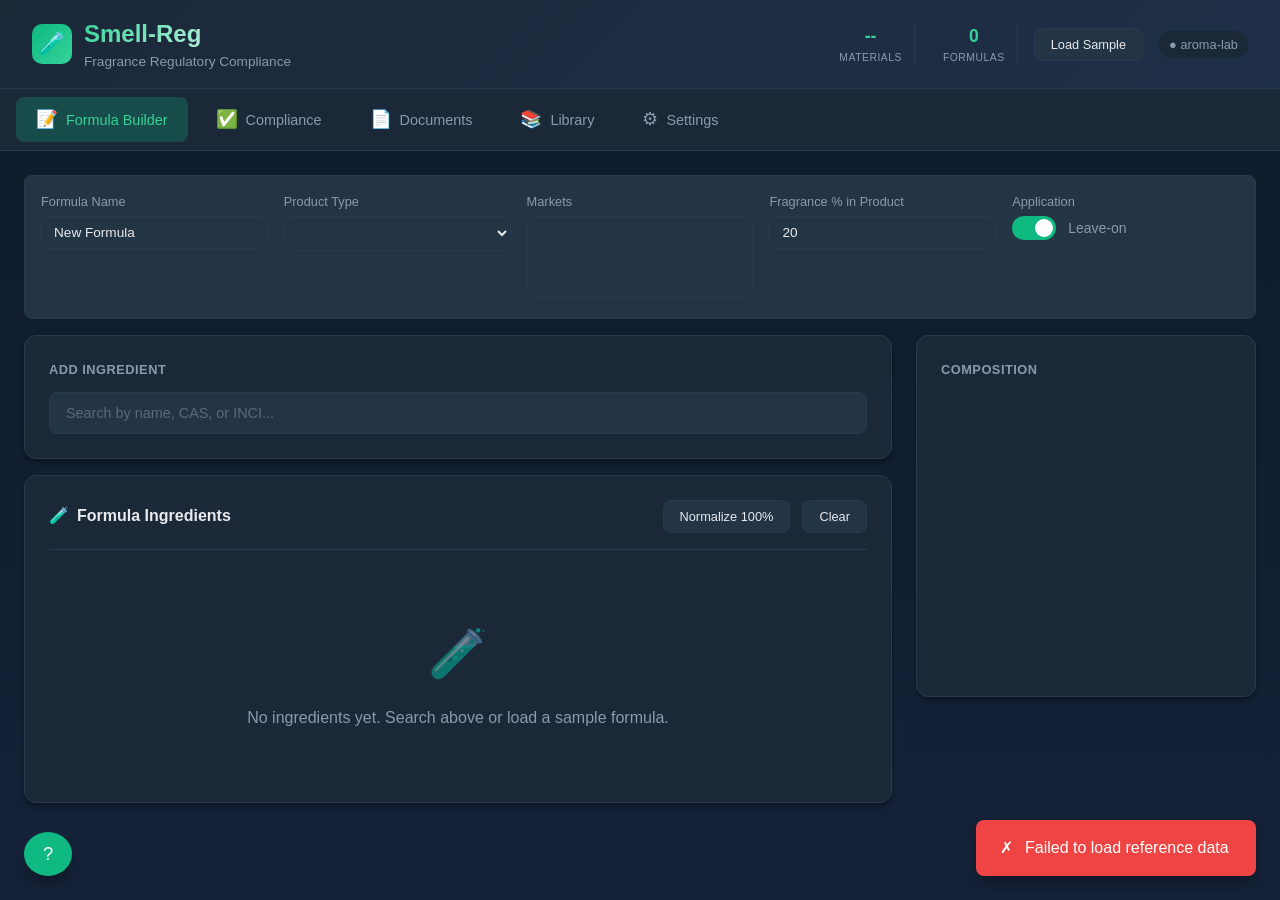
==== commit 3937ff07: "Add HTTP-based integration with aroma-lab for cross-service data exchange Adds AromaLabHTTPClient wi" ====
--- a/ui/index.html
+++ b/ui/index.html
@@ -696,6 +696,7 @@
                 <div class="header-stat-label">Formulas</div>
             </div>
             <button class="secondary small" onclick="loadSampleFormula()">Load Sample</button>
+            <span id="integrationStatus" style="cursor:pointer; font-size:0.8rem; padding:4px 10px; border-radius:12px; background:var(--bg-card);" onclick="checkIntegrationStatus()" title="aroma-lab connectivity">&#9679; aroma-lab</span>
         </div>
     </header>
 
@@ -930,6 +931,7 @@
                 <div class="flex-gap">
                     <input type="text" id="library-search" placeholder="Search formulas..."
                            style="width:260px;" oninput="debounce(loadLibrary, 300)()">
+                    <button class="secondary small" id="importAromaLabBtn" onclick="showImportModal()" title="Import formula from aroma-lab">&#128229; Import from Aroma Lab</button>
                 </div>
             </div>
             <div class="library-grid" id="library-grid">
@@ -1030,6 +1032,20 @@
                 <tr><td><kbd>Escape</kbd></td><td>Close modals</td></tr>
                 <tr><td><kbd>?</kbd></td><td>Show shortcuts</td></tr>
             </table>
+        </div>
+    </div>
+
+    <!-- Import from Aroma Lab Modal -->
+    <div class="modal-overlay" id="import-modal" onclick="if(event.target===this)this.classList.remove('active')">
+        <div class="modal" style="max-width:600px;">
+            <h3>&#128229; Import from Aroma Lab</h3>
+            <p style="color:var(--text-muted); margin:8px 0 16px;">Select a formula from aroma-lab to import into your library.</p>
+            <div id="import-formula-list" style="max-height:400px; overflow-y:auto;">
+                <p style="color:var(--text-muted);">Loading formulas...</p>
+            </div>
+            <div style="margin-top:16px; text-align:right;">
+                <button class="secondary" onclick="document.getElementById('import-modal').classList.remove('active')">Close</button>
+            </div>
         </div>
     </div>
 
@@ -1067,6 +1083,7 @@
         loadLibrary(),
     ]);
     updateHeaderStats();
+    checkIntegrationStatus();
 });
 
 async function loadReferenceData() {
@@ -1166,7 +1183,7 @@
     const icons = { success: '\u2713', error: '\u2717', warning: '\u26A0', info: '\u2139' };
     const el = document.createElement('div');
     el.className = `toast ${type}`;
-    el.innerHTML = `<span>${icons[type] || ''}</span><span>${message}</span>`;
+    el.innerHTML = `<span>${icons[type] || ''}</span><span>${escapeHtml(message)}</span>`;
     container.appendChild(el);
     setTimeout(() => { el.style.opacity = '0'; el.style.transform = 'translateX(100%)'; setTimeout(() => el.remove(), 300); }, 3500);
 }
@@ -1198,13 +1215,13 @@
                     results.innerHTML = '<div class="autocomplete-item text-muted">No results found</div>';
                 } else {
                     results.innerHTML = materials.map(m => `
-                        <div class="autocomplete-item" data-cas="${m.cas_number}" data-name="${m.name}">
+                        <div class="autocomplete-item" data-cas="${escapeHtml(m.cas_number)}" data-name="${escapeHtml(m.name)}">
                             <div class="autocomplete-name">${highlightMatch(m.name, q)}</div>
-                            <div class="autocomplete-detail">${m.cas_number} &middot; ${m.inci_name || ''}</div>
+                            <div class="autocomplete-detail">${escapeHtml(m.cas_number)} &middot; ${escapeHtml(m.inci_name || '')}</div>
                             <div class="autocomplete-badges">
                                 ${m.allergen ? '<span class="badge badge-danger">Allergen</span>' : ''}
                                 ${m.ifra_restricted ? '<span class="badge badge-warning">IFRA Restricted</span>' : ''}
-                                ${(m.odor_families || []).slice(0,2).map(f => `<span class="badge badge-primary">${f}</span>`).join('')}
+                                ${(m.odor_families || []).slice(0,2).map(f => `<span class="badge badge-primary">${escapeHtml(f)}</span>`).join('')}
                             </div>
                         </div>
                     `).join('');
@@ -1278,13 +1295,13 @@
     }
 
     list.innerHTML = state.ingredients.map(ing => `
-        <div class="ing-row" data-cas="${ing.cas_number}">
-            <span class="ing-cas">${ing.cas_number}</span>
-            <span class="ing-name">${ing.name}</span>
+        <div class="ing-row" data-cas="${escapeHtml(ing.cas_number)}">
+            <span class="ing-cas">${escapeHtml(ing.cas_number)}</span>
+            <span class="ing-name">${escapeHtml(ing.name)}</span>
             <input type="number" value="${ing.percentage}" min="0" max="100" step="0.01"
-                   onchange="updateIngredientPct('${ing.cas_number}', this.value)"
-                   oninput="updateIngredientPct('${ing.cas_number}', this.value)">
-            <button class="ing-remove" onclick="removeIngredient('${ing.cas_number}')" title="Remove">&times;</button>
+                   onchange="updateIngredientPct('${escapeHtml(ing.cas_number)}', this.value)"
+                   oninput="updateIngredientPct('${escapeHtml(ing.cas_number)}', this.value)">
+            <button class="ing-remove" onclick="removeIngredient('${escapeHtml(ing.cas_number)}')" title="Remove">&times;</button>
         </div>
     `).join('');
 
@@ -1459,11 +1476,11 @@
     if (result.requiring_disclosure && result.requiring_disclosure.length > 0) {
         strip.className = 'allergen-strip alert';
         title.textContent = `Allergens Requiring Disclosure (${result.requiring_disclosure.length})`;
-        tags.innerHTML = result.requiring_disclosure.map(n => `<span class="allergen-tag">${n}</span>`).join('');
+        tags.innerHTML = result.requiring_disclosure.map(n => `<span class="allergen-tag">${escapeHtml(n)}</span>`).join('');
     } else if (result.allergens && result.allergens.length > 0) {
         strip.className = 'allergen-strip warn';
         title.textContent = `Allergens Detected (below threshold)`;
-        tags.innerHTML = result.allergens.map(n => `<span class="allergen-tag">${n}</span>`).join('');
+        tags.innerHTML = result.allergens.map(n => `<span class="allergen-tag">${escapeHtml(n)}</span>`).join('');
     } else {
         strip.className = 'allergen-strip clean';
         title.textContent = 'No allergens requiring disclosure';
@@ -2043,6 +2060,79 @@
     document.getElementById('settings-logo-input').value = '';
 }
 
+// =================== INTEGRATION ===================
+let aromaLabConnected = false;
+
+async function checkIntegrationStatus() {
+    const el = document.getElementById('integrationStatus');
+    try {
+        const res = await fetch(`${API}/api/integration/status`);
+        const data = await res.json();
+        aromaLabConnected = data.aroma_lab?.connected || false;
+        el.style.color = aromaLabConnected ? 'var(--success)' : 'var(--text-muted)';
+        el.title = aromaLabConnected ? 'aroma-lab: connected' : 'aroma-lab: disconnected';
+        const btn = document.getElementById('importAromaLabBtn');
+        if (btn) btn.disabled = !aromaLabConnected;
+    } catch {
+        aromaLabConnected = false;
+        if (el) el.style.color = 'var(--text-muted)';
+    }
+}
+
+async function showImportModal() {
+    const modal = document.getElementById('import-modal');
+    const listEl = document.getElementById('import-formula-list');
+    modal.classList.add('active');
+    listEl.innerHTML = '<p style="color:var(--text-muted);">Loading formulas from aroma-lab...</p>';
+
+    try {
+        const res = await fetch(`${API}/api/formulas/aroma-lab-list`);
+        if (!res.ok) throw new Error('Could not reach aroma-lab');
+        const data = await res.json();
+        const formulas = data.formulas || [];
+
+        if (!formulas.length) {
+            listEl.innerHTML = '<p style="color:var(--text-muted);">No formulas found in aroma-lab.</p>';
+            return;
+        }
+
+        listEl.innerHTML = formulas.map(f => `
+            <div style="display:flex; justify-content:space-between; align-items:center; padding:10px 12px; background:var(--bg-card); border-radius:8px; margin-bottom:6px; border:1px solid rgba(255,255,255,0.05);">
+                <div>
+                    <strong>${escapeHtml(f.name || 'Untitled')}</strong>
+                    <span style="color:var(--text-muted); font-size:0.8rem; margin-left:8px;">${(f.ingredients || []).length} ingredients</span>
+                </div>
+                <button class="small" onclick="importFromAromaLab('${escapeHtml(f.id)}')">Import</button>
+            </div>
+        `).join('');
+    } catch (err) {
+        listEl.innerHTML = `<p style="color:var(--danger);">Failed to load: ${escapeHtml(err.message)}</p>`;
+    }
+}
+
+async function importFromAromaLab(formulaId) {
+    try {
+        const res = await fetch(`${API}/api/formulas/from-aroma-lab`, {
+            method: 'POST',
+            headers: { 'Content-Type': 'application/json' },
+            body: JSON.stringify({ formula_id: formulaId }),
+        });
+
+        if (!res.ok) {
+            const err = await res.json();
+            throw new Error(err.detail || 'Import failed');
+        }
+
+        const data = await res.json();
+        toast(`Imported: ${data.name}`, 'success');
+        document.getElementById('import-modal').classList.remove('active');
+        await loadLibrary();
+        updateHeaderStats();
+    } catch (err) {
+        toast(`Import failed: ${err.message}`, 'error');
+    }
+}
+
 // =================== UTILITIES ===================
 function escapeHtml(str) {
     if (!str) return '';
